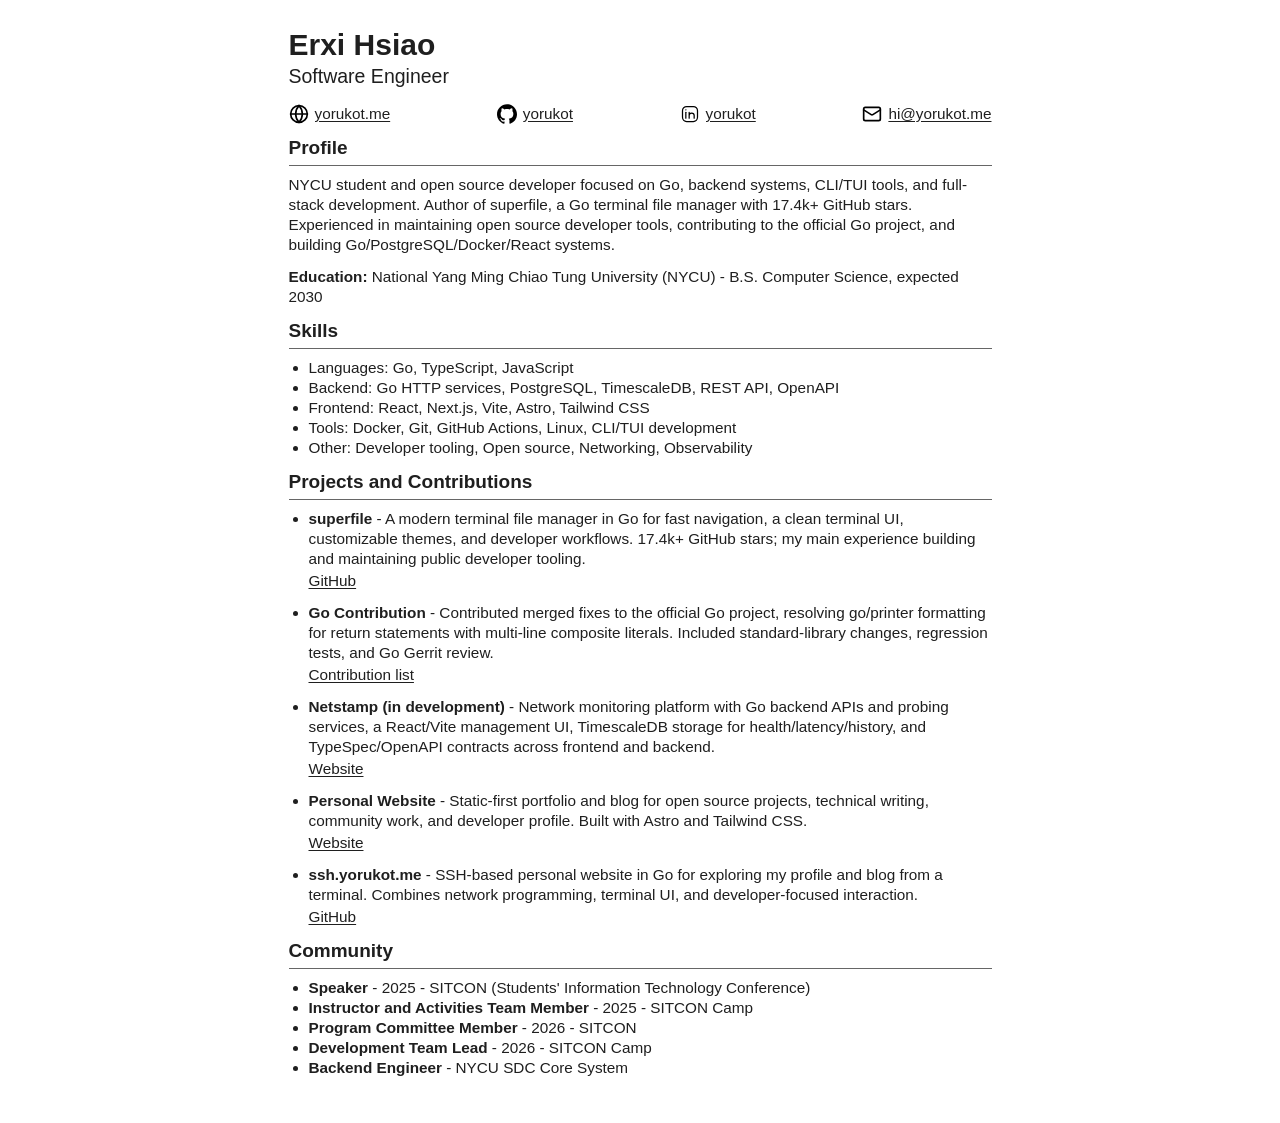
==== index.html @ e72f9252 "Initial commit" ====
<!doctype html>
<html lang="en">
  <head>
    <meta charset="utf-8">
    <meta name="viewport" content="width=device-width, initial-scale=1">
    <title>Erxi Hsiao - Resume</title>
    <link rel="stylesheet" href="./style.css">
  </head>
  <body>
    <main class="page">
      <header class="resume-header">
        <h1>Erxi Hsiao</h1>
        <p class="role">Software Engineer</p>

        <ul class="contact-list" aria-label="Contact links">
          <li>
            <img src="./assets/globe.svg" alt="" aria-hidden="true">
            <a href="https://yorukot.me">yorukot.me</a>
          </li>
          <li>
            <img src="./assets/github.svg" alt="" aria-hidden="true">
            <a href="https://github.com/yorukot">yorukot</a>
          </li>
          <li>
            <img src="./assets/linkedin.svg" alt="" aria-hidden="true">
            <a href="https://www.linkedin.com/in/yorukot">yorukot</a>
          </li>
          <li>
            <img src="./assets/mail.svg" alt="" aria-hidden="true">
            <a href="mailto:hi@yorukot.me">hi@yorukot.me</a>
          </li>
        </ul>
      </header>

      <section>
        <h2>Profile</h2>
        <p>
          NYCU student and open source developer focused on Go, backend systems, CLI/TUI tools, and full-stack
          development. Author of superfile, a Go terminal file manager with 17.4k+ GitHub stars. Experienced in
          maintaining open source developer tools, contributing to the official Go project, and building
          Go/PostgreSQL/Docker/React systems.
        </p>
        <p><strong>Education:</strong> National Yang Ming Chiao Tung University (NYCU) - B.S. Computer Science, expected 2030</p>
      </section>

      <section>
        <h2>Skills</h2>
        <ul>
          <li>Languages: Go, TypeScript, JavaScript</li>
          <li>Backend: Go HTTP services, PostgreSQL, TimescaleDB, REST API, OpenAPI</li>
          <li>Frontend: React, Next.js, Vite, Astro, Tailwind CSS</li>
          <li>Tools: Docker, Git, GitHub Actions, Linux, CLI/TUI development</li>
          <li>Other: Developer tooling, Open source, Networking, Observability</li>
        </ul>
      </section>

      <section>
        <h2>Projects and Contributions</h2>
        <ul class="project-list">
          <li>
            <p>
              <strong>superfile</strong> - A modern terminal file manager in Go for fast navigation, a clean
              terminal UI, customizable themes, and developer workflows. 17.4k+ GitHub stars; my main experience
              building and maintaining public developer tooling.
            </p>
            <a href="https://github.com/yorukot/superfile">GitHub</a>
          </li>
          <li>
            <p>
              <strong>Go Contribution</strong> - Contributed merged fixes to the official Go project, resolving
              go/printer formatting for return statements with multi-line composite literals. Included
              standard-library changes, regression tests, and Go Gerrit review.
            </p>
            <a href="https://go-review.googlesource.com/q/author:yorukot">Contribution list</a>
          </li>
          <li>
            <p>
              <strong>Netstamp (in development)</strong> - Network monitoring platform with Go backend APIs and
              probing services, a React/Vite management UI, TimescaleDB storage for health/latency/history, and
              TypeSpec/OpenAPI contracts across frontend and backend.
            </p>
            <a href="#">Website</a>
          </li>
          <li>
            <p>
              <strong>Personal Website</strong> - Static-first portfolio and blog for open source projects,
              technical writing, community work, and developer profile. Built with Astro and Tailwind CSS.
            </p>
            <a href="https://yorukot.me">Website</a>
          </li>
          <li>
            <p>
              <strong>ssh.yorukot.me</strong> - SSH-based personal website in Go for exploring my profile and
              blog from a terminal. Combines network programming, terminal UI, and developer-focused interaction.
            </p>
            <a href="https://github.com/yorukot/ssh.yorukot.me">GitHub</a>
          </li>
        </ul>
      </section>

      <section>
        <h2>Community</h2>
        <ul>
          <li><strong>Speaker</strong> - 2025 - SITCON (Students' Information Technology Conference)</li>
          <li><strong>Instructor and Activities Team Member</strong> - 2025 - SITCON Camp</li>
          <li><strong>Program Committee Member</strong> - 2026 - SITCON</li>
          <li><strong>Development Team Lead</strong> - 2026 - SITCON Camp</li>
          <li><strong>Backend Engineer</strong> - NYCU SDC Core System</li>
        </ul>
      </section>
    </main>
  </body>
</html>
---- style.css ----
* {
  box-sizing: border-box;
}

html {
  background: #fff;
  color: #1f1f1f;
  font-family: Arial, "Noto Sans TC", "Microsoft JhengHei", sans-serif;
  font-size: 15.3px;
  line-height: 1.31;
}

body {
  margin: 0;
}

.page {
  width: 210mm;
  min-height: 297mm;
  margin: 0 auto;
  padding: 8mm 12mm;
}

h1,
h2,
p,
ul {
  margin: 0;
}

h1 {
  font-size: 30px;
  line-height: 1;
  font-weight: 800;
}

.role {
  margin-top: 4px;
  font-size: 19.5px;
}

.contact-list {
  display: grid;
  grid-template-columns: repeat(4, max-content);
  justify-content: space-between;
  column-gap: 16px;
  margin-top: 14px;
  padding: 0;
  list-style: none;
}

.contact-list li {
  display: flex;
  align-items: center;
  gap: 6px;
  min-width: 0;
  white-space: nowrap;
}

.contact-list img {
  width: 20px;
  height: 20px;
  flex: 0 0 auto;
}

a {
  color: inherit;
  text-underline-offset: 2px;
}

section {
  margin-top: 14px;
}

h2 {
  padding-bottom: 6px;
  border-bottom: 1.5px solid #666;
  font-size: 19px;
  line-height: 1.1;
  font-weight: 800;
}

section > p,
section > ul,
.project-list {
  margin-top: 9px;
}

p + p {
  margin-top: 12px;
}

ul {
  padding-left: 20px;
}

.project-list {
  display: grid;
  gap: 12px;
}

.project-list li p {
  margin-bottom: 2px;
}

strong {
  font-weight: 800;
}

@media print {
  @page {
    size: A4;
    margin: 0;
  }
}
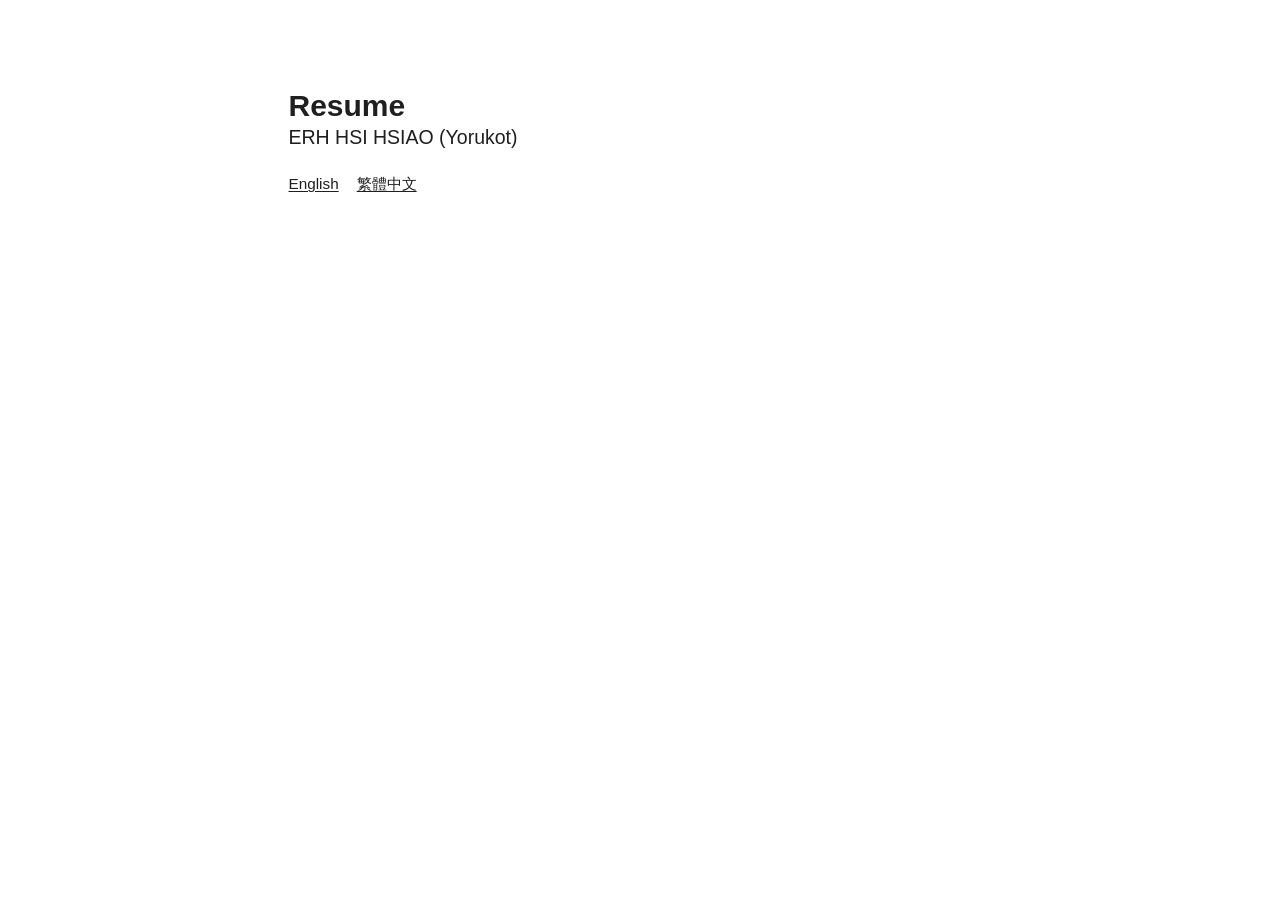
==== commit 0770be36: "add index for resume website" ====
--- a/index.html
+++ b/index.html
@@ -3,111 +3,18 @@
   <head>
     <meta charset="utf-8">
     <meta name="viewport" content="width=device-width, initial-scale=1">
-    <title>Erxi Hsiao - Resume</title>
+    <title>ERH HSI HSIAO - Resume</title>
     <link rel="stylesheet" href="./style.css">
   </head>
   <body>
-    <main class="page">
-      <header class="resume-header">
-        <h1>Erxi Hsiao</h1>
-        <p class="role">Software Engineer</p>
+    <main class="page language-page">
+      <h1>Resume</h1>
+      <p class="role">ERH HSI HSIAO (Yorukot)</p>
 
-        <ul class="contact-list" aria-label="Contact links">
-          <li>
-            <img src="./assets/globe.svg" alt="" aria-hidden="true">
-            <a href="https://yorukot.me">yorukot.me</a>
-          </li>
-          <li>
-            <img src="./assets/github.svg" alt="" aria-hidden="true">
-            <a href="https://github.com/yorukot">yorukot</a>
-          </li>
-          <li>
-            <img src="./assets/linkedin.svg" alt="" aria-hidden="true">
-            <a href="https://www.linkedin.com/in/yorukot">yorukot</a>
-          </li>
-          <li>
-            <img src="./assets/mail.svg" alt="" aria-hidden="true">
-            <a href="mailto:hi@yorukot.me">hi@yorukot.me</a>
-          </li>
-        </ul>
-      </header>
-
-      <section>
-        <h2>Profile</h2>
-        <p>
-          NYCU student and open source developer focused on Go, backend systems, CLI/TUI tools, and full-stack
-          development. Author of superfile, a Go terminal file manager with 17.4k+ GitHub stars. Experienced in
-          maintaining open source developer tools, contributing to the official Go project, and building
-          Go/PostgreSQL/Docker/React systems.
-        </p>
-        <p><strong>Education:</strong> National Yang Ming Chiao Tung University (NYCU) - B.S. Computer Science, expected 2030</p>
-      </section>
-
-      <section>
-        <h2>Skills</h2>
-        <ul>
-          <li>Languages: Go, TypeScript, JavaScript</li>
-          <li>Backend: Go HTTP services, PostgreSQL, TimescaleDB, REST API, OpenAPI</li>
-          <li>Frontend: React, Next.js, Vite, Astro, Tailwind CSS</li>
-          <li>Tools: Docker, Git, GitHub Actions, Linux, CLI/TUI development</li>
-          <li>Other: Developer tooling, Open source, Networking, Observability</li>
-        </ul>
-      </section>
-
-      <section>
-        <h2>Projects and Contributions</h2>
-        <ul class="project-list">
-          <li>
-            <p>
-              <strong>superfile</strong> - A modern terminal file manager in Go for fast navigation, a clean
-              terminal UI, customizable themes, and developer workflows. 17.4k+ GitHub stars; my main experience
-              building and maintaining public developer tooling.
-            </p>
-            <a href="https://github.com/yorukot/superfile">GitHub</a>
-          </li>
-          <li>
-            <p>
-              <strong>Go Contribution</strong> - Contributed merged fixes to the official Go project, resolving
-              go/printer formatting for return statements with multi-line composite literals. Included
-              standard-library changes, regression tests, and Go Gerrit review.
-            </p>
-            <a href="https://go-review.googlesource.com/q/author:yorukot">Contribution list</a>
-          </li>
-          <li>
-            <p>
-              <strong>Netstamp (in development)</strong> - Network monitoring platform with Go backend APIs and
-              probing services, a React/Vite management UI, TimescaleDB storage for health/latency/history, and
-              TypeSpec/OpenAPI contracts across frontend and backend.
-            </p>
-            <a href="#">Website</a>
-          </li>
-          <li>
-            <p>
-              <strong>Personal Website</strong> - Static-first portfolio and blog for open source projects,
-              technical writing, community work, and developer profile. Built with Astro and Tailwind CSS.
-            </p>
-            <a href="https://yorukot.me">Website</a>
-          </li>
-          <li>
-            <p>
-              <strong>ssh.yorukot.me</strong> - SSH-based personal website in Go for exploring my profile and
-              blog from a terminal. Combines network programming, terminal UI, and developer-focused interaction.
-            </p>
-            <a href="https://github.com/yorukot/ssh.yorukot.me">GitHub</a>
-          </li>
-        </ul>
-      </section>
-
-      <section>
-        <h2>Community</h2>
-        <ul>
-          <li><strong>Speaker</strong> - 2025 - SITCON (Students' Information Technology Conference)</li>
-          <li><strong>Instructor and Activities Team Member</strong> - 2025 - SITCON Camp</li>
-          <li><strong>Program Committee Member</strong> - 2026 - SITCON</li>
-          <li><strong>Development Team Lead</strong> - 2026 - SITCON Camp</li>
-          <li><strong>Backend Engineer</strong> - NYCU SDC Core System</li>
-        </ul>
-      </section>
+      <nav class="language-list" aria-label="Resume language">
+        <a href="./en.html">English</a>
+        <a href="./zh-tw.html">繁體中文</a>
+      </nav>
     </main>
   </body>
 </html>
--- a/style.css
+++ b/style.css
@@ -107,6 +107,17 @@
   font-weight: 800;
 }
 
+.language-page {
+  min-height: 100vh;
+  padding-top: 24mm;
+}
+
+.language-list {
+  display: flex;
+  gap: 18px;
+  margin-top: 24px;
+}
+
 @media print {
   @page {
     size: A4;
